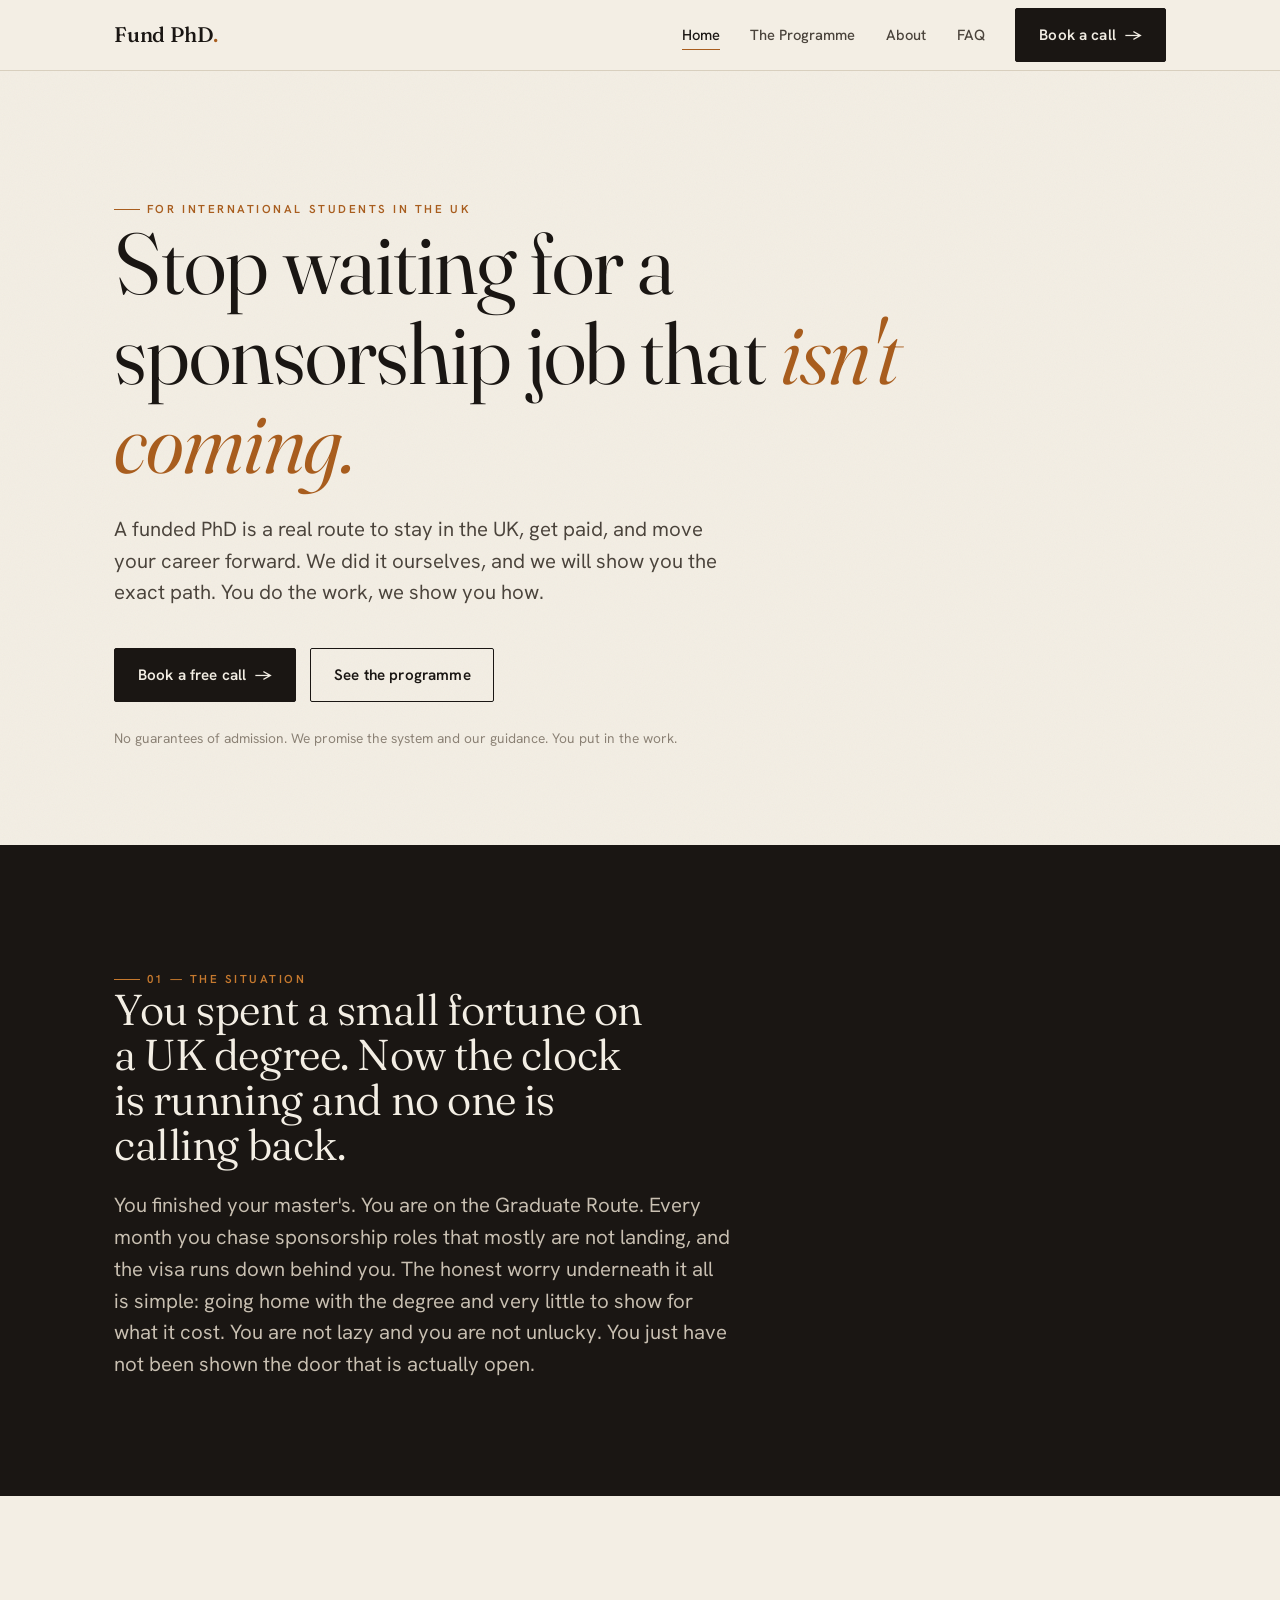
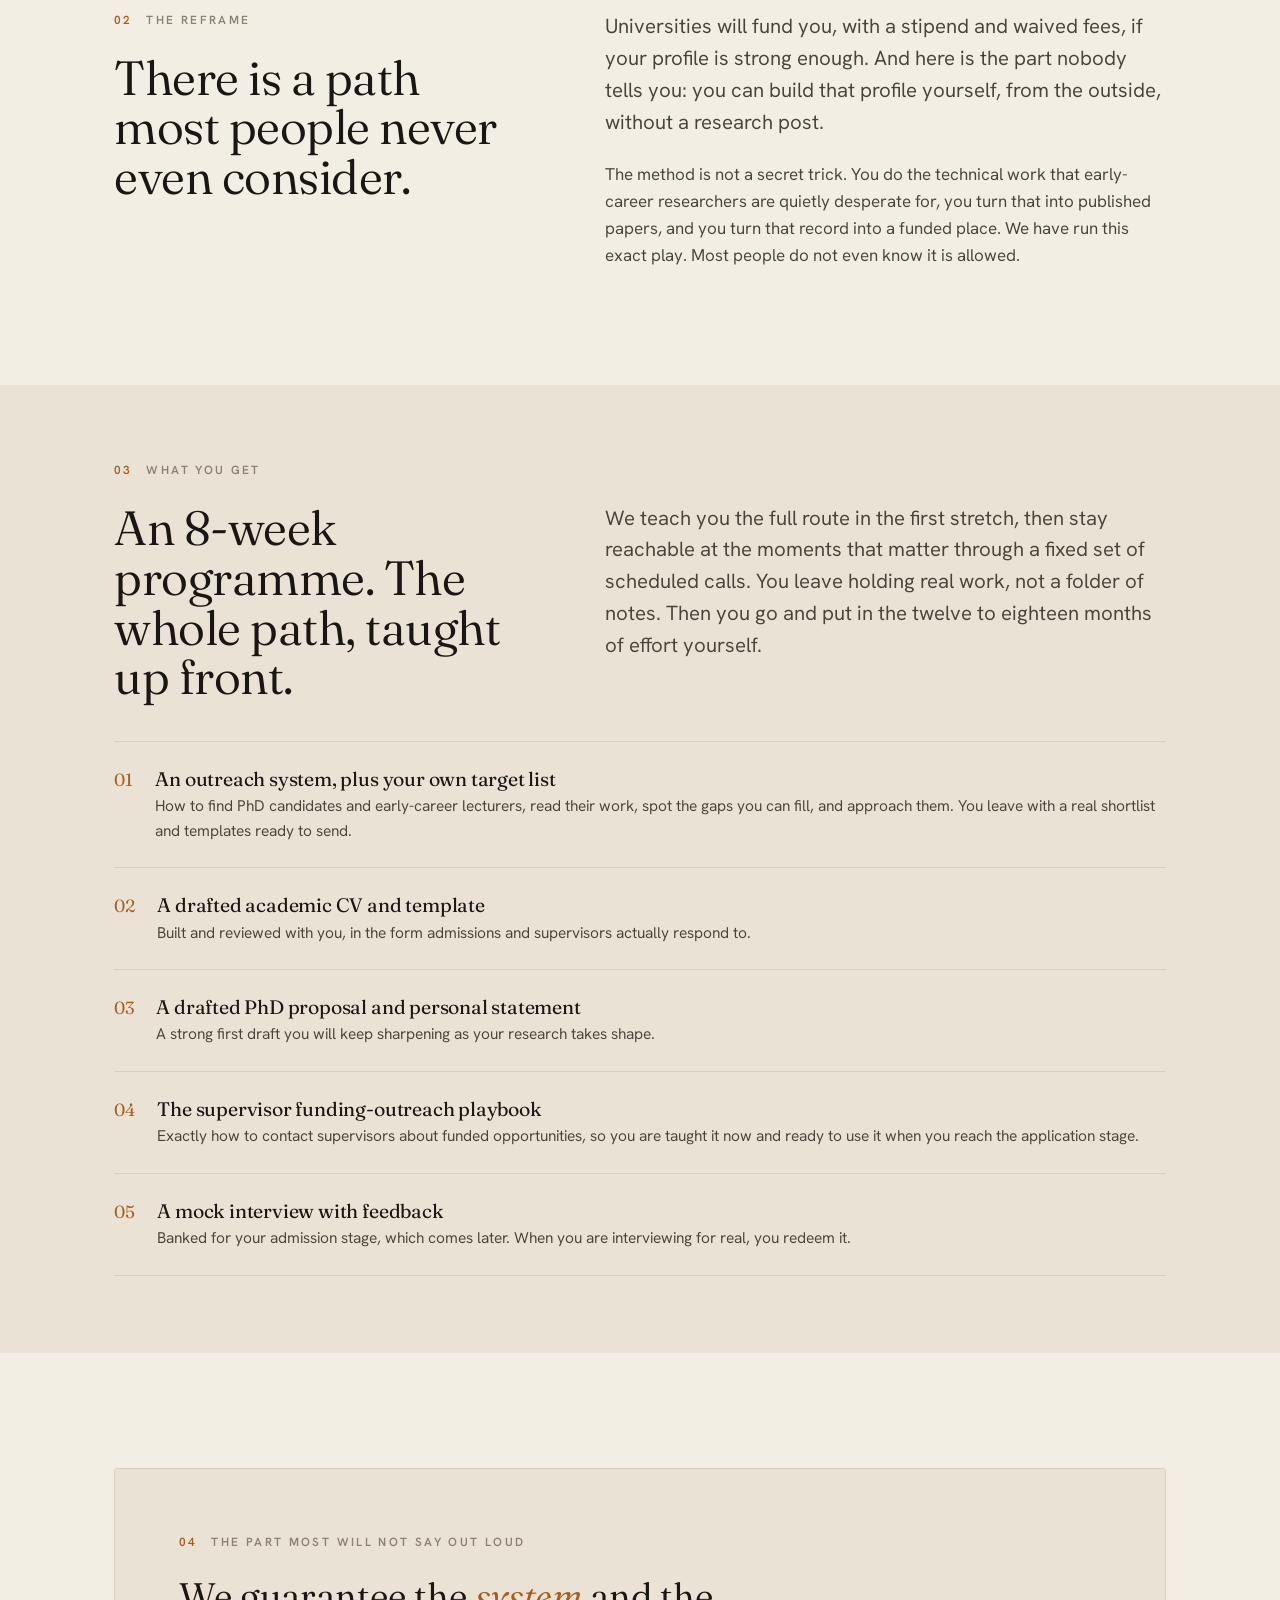
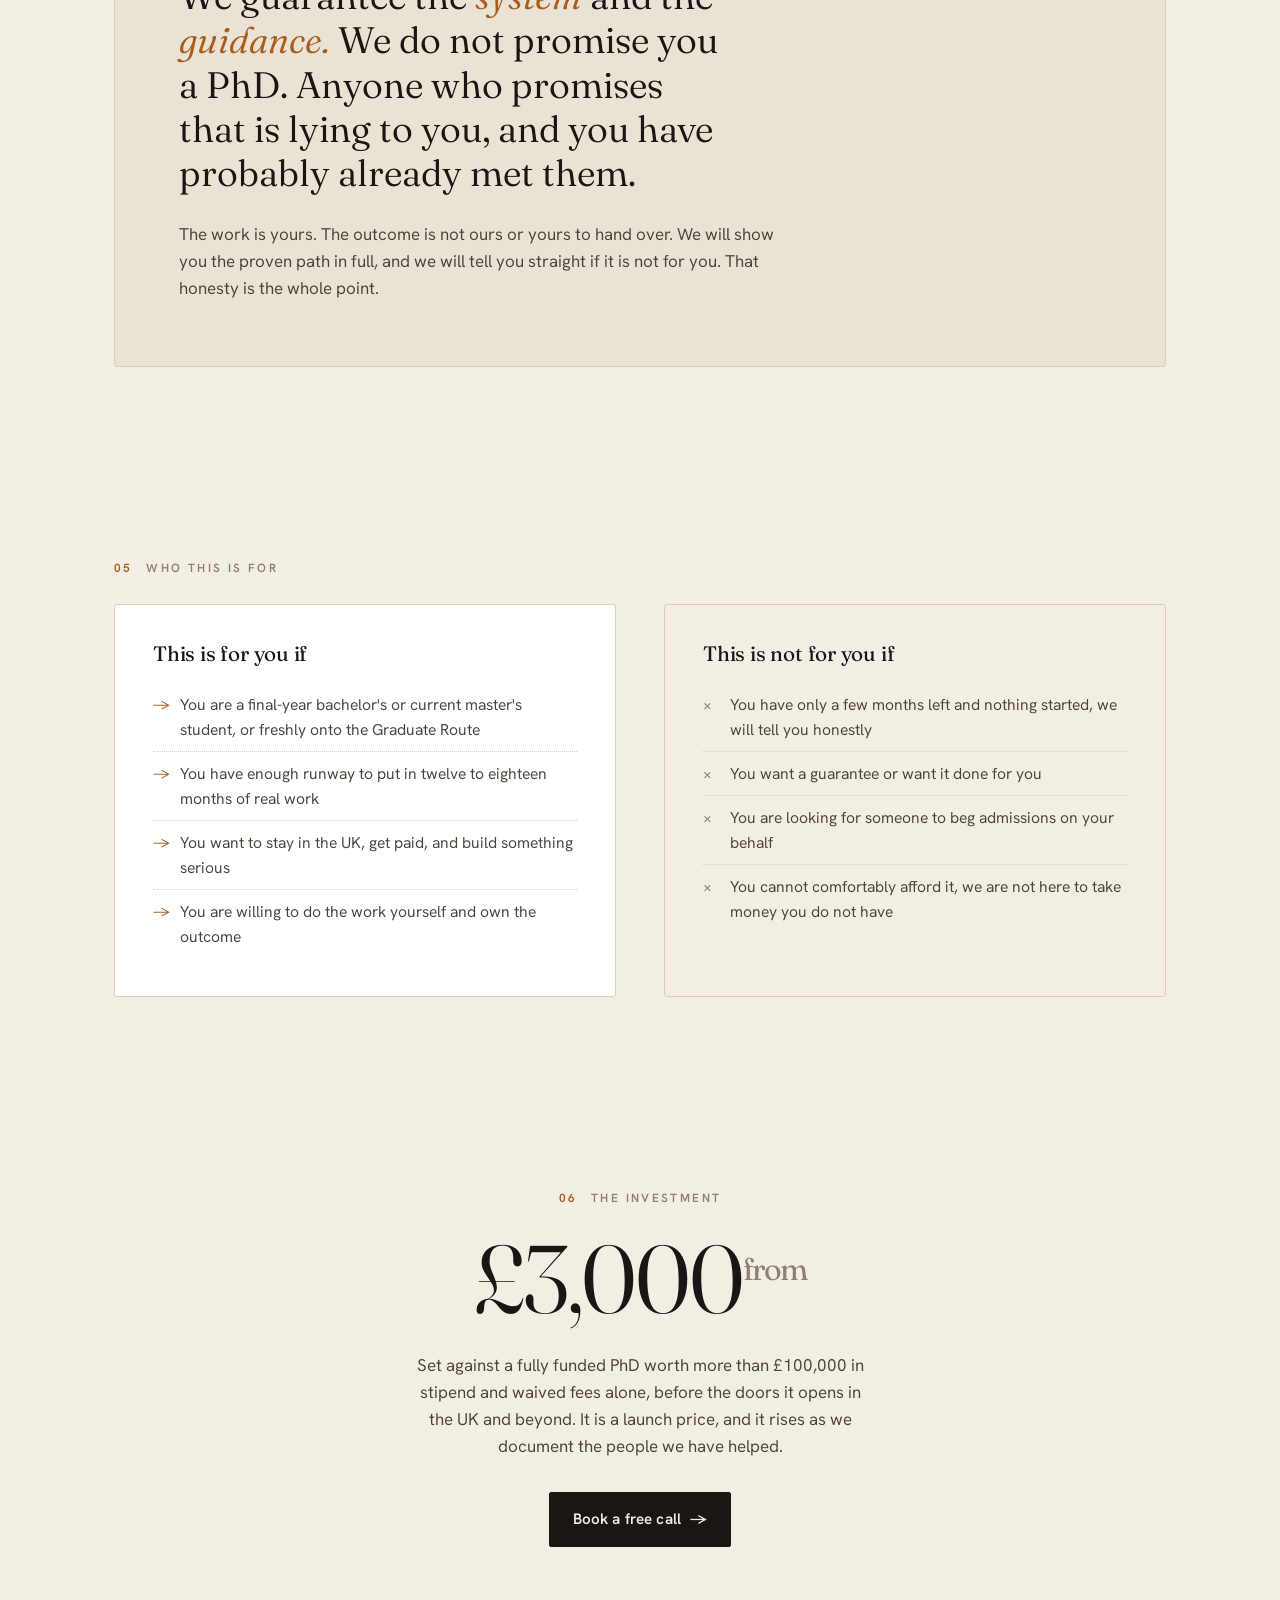
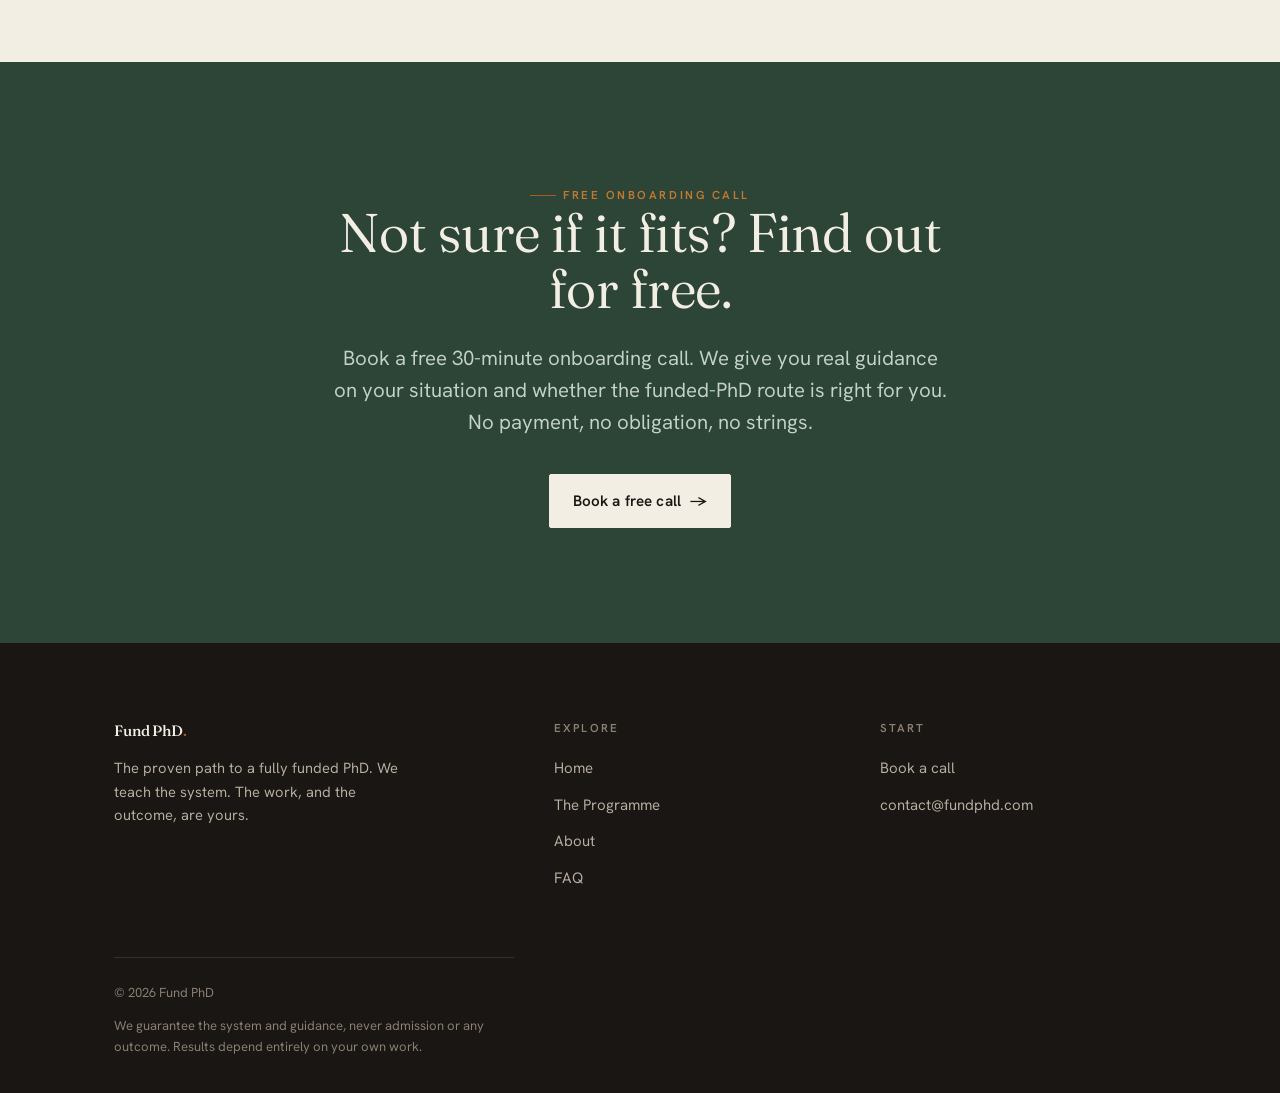
==== index.html @ c9955477 "setup" ====
<!DOCTYPE html>
<html lang="en">
<head>
<meta charset="UTF-8">
<meta name="viewport" content="width=device-width, initial-scale=1.0">
<link rel="icon" type="image/svg+xml" href="favicon.svg">
<title>Fund PhD — The path to a funded PhD</title>
<meta name="description" content="The exact path we used to turn a post-study visa into a fully funded PhD. We teach the system. The work is yours.">
<link rel="preconnect" href="https://fonts.googleapis.com">
<link rel="preconnect" href="https://fonts.gstatic.com" crossorigin>
<link href="https://fonts.googleapis.com/css2?family=Fraunces:ital,opsz,wght@0,9..144,300..600;1,9..144,300..600&family=Hanken+Grotesk:wght@300..700&display=swap" rel="stylesheet">
<link rel="stylesheet" href="styles.css">
</head>
<body>

<header class="site">
  <div class="wrap nav">
    <a href="index.html" class="brand">Fund PhD<b>.</b></a>
    <button class="nav-toggle" aria-label="Menu"><span></span><span></span><span></span></button>
    <ul class="nav-links">
      <li><a href="index.html" data-page="index.html">Home</a></li>
      <li><a href="programme.html" data-page="programme.html">The Programme</a></li>
      <li><a href="about.html" data-page="about.html">About</a></li>
      <li><a href="faq.html" data-page="faq.html">FAQ</a></li>
      <li><a href="book.html" class="btn">Book a call <span class="arw">→</span></a></li>
    </ul>
  </div>
</header>

<!-- HERO -->
<section class="hero">
  <div class="wrap">
    <span class="kicker reveal">For international students in the UK</span>
    <h1 class="reveal d1">Stop waiting for a sponsorship job that <em>isn't coming.</em></h1>
    <p class="lead reveal d2">A funded PhD is a real route to stay in the UK, get paid, and move your career forward. We did it ourselves, and we will show you the exact path. You do the work, we show you how.</p>
    <div class="hero-cta reveal d3">
      <a href="book.html" class="btn">Book a free call <span class="arw">→</span></a>
      <a href="programme.html" class="btn btn-ghost">See the programme</a>
    </div>
    <p class="hero-note reveal d3">No guarantees of admission. We promise the system and our guidance. You put in the work.</p>
  </div>
</section>

<!-- PROBLEM -->
<section class="problem pad">
  <div class="wrap">
    <span class="kicker reveal">01 — The situation</span>
    <h2 class="reveal d1">You spent a small fortune on a UK degree. Now the clock is running and no one is calling back.</h2>
    <p class="lead reveal d2">You finished your master's. You are on the Graduate Route. Every month you chase sponsorship roles that mostly are not landing, and the visa runs down behind you. The honest worry underneath it all is simple: going home with the degree and very little to show for what it cost. You are not lazy and you are not unlucky. You just have not been shown the door that is actually open.</p>
  </div>
</section>

<!-- REFRAME -->
<section class="pad">
  <div class="wrap grid2">
    <div class="reveal">
      <span class="sec-label"><span class="num">02</span> The reframe</span>
      <h2>There is a path most people never even consider.</h2>
    </div>
    <div class="reveal d1">
      <p class="lead" style="margin-bottom:1.4rem">Universities will fund you, with a stipend and waived fees, if your profile is strong enough. And here is the part nobody tells you: you can build that profile yourself, from the outside, without a research post.</p>
      <p style="color:var(--ink-soft)">The method is not a secret trick. You do the technical work that early-career researchers are quietly desperate for, you turn that into published papers, and you turn that record into a funded place. We have run this exact play. Most people do not even know it is allowed.</p>
    </div>
  </div>
</section>

<!-- WHAT YOU GET -->
<section class="pad-sm" style="background:var(--paper-deep)">
  <div class="wrap">
    <span class="sec-label reveal"><span class="num">03</span> What you get</span>
    <div class="grid2" style="margin-bottom:2.4rem">
      <h2 class="reveal">An 8-week programme. The whole path, taught up front.</h2>
      <p class="lead reveal d1">We teach you the full route in the first stretch, then stay reachable at the moments that matter through a fixed set of scheduled calls. You leave holding real work, not a folder of notes. Then you go and put in the twelve to eighteen months of effort yourself.</p>
    </div>
    <ul class="deliv reveal d1">
      <li><span class="n">01</span><div><h4>An outreach system, plus your own target list</h4><p>How to find PhD candidates and early-career lecturers, read their work, spot the gaps you can fill, and approach them. You leave with a real shortlist and templates ready to send.</p></div></li>
      <li><span class="n">02</span><div><h4>A drafted academic CV and template</h4><p>Built and reviewed with you, in the form admissions and supervisors actually respond to.</p></div></li>
      <li><span class="n">03</span><div><h4>A drafted PhD proposal and personal statement</h4><p>A strong first draft you will keep sharpening as your research takes shape.</p></div></li>
      <li><span class="n">04</span><div><h4>The supervisor funding-outreach playbook</h4><p>Exactly how to contact supervisors about funded opportunities, so you are taught it now and ready to use it when you reach the application stage.</p></div></li>
      <li><span class="n">05</span><div><h4>A mock interview with feedback</h4><p>Banked for your admission stage, which comes later. When you are interviewing for real, you redeem it.</p></div></li>
    </ul>
  </div>
</section>

<!-- HONESTY WEDGE -->
<section class="pad">
  <div class="wrap">
    <div class="wedge reveal">
      <span class="sec-label"><span class="num">04</span> The part most will not say out loud</span>
      <p class="big">We guarantee the <em>system</em> and the <em>guidance.</em> We do not promise you a PhD. Anyone who promises that is lying to you, and you have probably already met them.</p>
      <p style="margin-top:1.6rem;color:var(--ink-soft);max-width:60ch">The work is yours. The outcome is not ours or yours to hand over. We will show you the proven path in full, and we will tell you straight if it is not for you. That honesty is the whole point.</p>
    </div>
  </div>
</section>

<!-- FOR / NOT FOR -->
<section class="pad-sm">
  <div class="wrap">
    <span class="sec-label reveal"><span class="num">05</span> Who this is for</span>
    <div class="cols2" style="margin-top:1.6rem">
      <div class="fcard for reveal">
        <h3>This is for you if</h3>
        <ul>
          <li>You are a final-year bachelor's or current master's student, or freshly onto the Graduate Route</li>
          <li>You have enough runway to put in twelve to eighteen months of real work</li>
          <li>You want to stay in the UK, get paid, and build something serious</li>
          <li>You are willing to do the work yourself and own the outcome</li>
        </ul>
      </div>
      <div class="fcard not reveal d1">
        <h3>This is not for you if</h3>
        <ul>
          <li>You have only a few months left and nothing started, we will tell you honestly</li>
          <li>You want a guarantee or want it done for you</li>
          <li>You are looking for someone to beg admissions on your behalf</li>
          <li>You cannot comfortably afford it, we are not here to take money you do not have</li>
        </ul>
      </div>
    </div>
  </div>
</section>

<!-- PRICE -->
<section class="pad">
  <div class="wrap price-wrap reveal">
    <span class="sec-label" style="display:block;text-align:center"><span class="num">06</span> The investment</span>
    <div class="price-num">£3,000<small>from</small></div>
    <p class="price-vs">Set against a fully funded PhD worth more than £100,000 in stipend and waived fees alone, before the doors it opens in the UK and beyond. It is a launch price, and it rises as we document the people we have helped.</p>
    <div style="margin-top:2rem"><a href="book.html" class="btn">Book a free call <span class="arw">→</span></a></div>
  </div>
</section>

<!-- CTA BAND -->
<section class="ctaband pad">
  <div class="wrap reveal">
    <span class="kicker" style="color:var(--accent-hi);justify-content:center">Free onboarding call</span>
    <h2>Not sure if it fits? Find out for free.</h2>
    <p class="lead">Book a free 30-minute onboarding call. We give you real guidance on your situation and whether the funded-PhD route is right for you. No payment, no obligation, no strings.</p>
    <a href="book.html" class="btn">Book a free call <span class="arw">→</span></a>
  </div>
</section>

<!-- FOOTER -->
<footer class="site">
  <div class="wrap">
    <div>
      <a href="index.html" class="brand">Fund PhD<b>.</b></a>
      <p>The proven path to a fully funded PhD. We teach the system. The work, and the outcome, are yours.</p>
    </div>
    <div>
      <h5>Explore</h5>
      <ul>
        <li><a href="index.html">Home</a></li>
        <li><a href="programme.html">The Programme</a></li>
        <li><a href="about.html">About</a></li>
        <li><a href="faq.html">FAQ</a></li>
      </ul>
    </div>
    <div>
      <h5>Start</h5>
      <ul>
        <li><a href="book.html">Book a call</a></li>
        <li><a href="mailto:contact@fundphd.com">contact@fundphd.com</a></li>
      </ul>
    </div>
  </div>
  <div class="wrap">
    <div class="foot-base">
      <span>© <span id="yr"></span> Fund PhD</span>
      <span class="disc">We guarantee the system and guidance, never admission or any outcome. Results depend entirely on your own work.</span>
    </div>
  </div>
</footer>

<script>document.getElementById('yr').textContent=new Date().getFullYear();</script>
<script src="main.js"></script>
</body>
</html>
---- styles.css ----
/* =========================================================
   [BRAND] — shared stylesheet
   Aesthetic: calm, editorial, dignified. The opposite of
   sales-bro. Paper background, warm ink, single saffron accent.
   ========================================================= */

:root {
  --paper:      #F3EEE4;
  --paper-deep: #EAE3D5;
  --ink:        #1A1613;
  --ink-soft:   #4A433B;
  --ink-faint:  #8A8074;
  --line:       #D8CFBE;
  --accent:     #A85D1E;   /* saffron / ochre */
  --accent-hi:  #C6792E;
  --green:      #2C4537;   /* sparingly used */
  --maxw:       1180px;
  --gutter:     clamp(20px, 5vw, 64px);
}

* { box-sizing: border-box; margin: 0; padding: 0; }

html { scroll-behavior: smooth; -webkit-text-size-adjust: 100%; }

body {
  font-family: "Hanken Grotesk", system-ui, sans-serif;
  background: var(--paper);
  color: var(--ink);
  font-size: 17px;
  line-height: 1.6;
  font-weight: 380;
  -webkit-font-smoothing: antialiased;
  position: relative;
  overflow-x: hidden;
}

/* faint paper grain */
body::before {
  content: "";
  position: fixed;
  inset: 0;
  pointer-events: none;
  z-index: 1;
  opacity: 0.04;
  background-image: url("data:image/svg+xml,%3Csvg xmlns='http://www.w3.org/2000/svg' width='180' height='180'%3E%3Cfilter id='n'%3E%3CfeTurbulence type='fractalNoise' baseFrequency='0.85' numOctaves='3'/%3E%3C/filter%3E%3Crect width='100%25' height='100%25' filter='url(%23n)'/%3E%3C/svg%3E");
}

::selection { background: var(--accent); color: var(--paper); }

/* ---------- typography ---------- */

h1, h2, h3, h4 {
  font-family: "Fraunces", Georgia, serif;
  font-weight: 380;
  line-height: 1.04;
  letter-spacing: -0.01em;
  color: var(--ink);
}

.serif { font-family: "Fraunces", Georgia, serif; }

.kicker {
  font-family: "Hanken Grotesk", sans-serif;
  font-size: 0.72rem;
  font-weight: 600;
  letter-spacing: 0.22em;
  text-transform: uppercase;
  color: var(--accent);
  display: inline-flex;
  align-items: center;
  gap: 0.6em;
}
.kicker::before {
  content: "";
  width: 26px;
  height: 1px;
  background: var(--accent);
  display: inline-block;
}

.lead {
  font-size: clamp(1.05rem, 1.6vw, 1.28rem);
  color: var(--ink-soft);
  line-height: 1.55;
  max-width: 56ch;
}

a { color: var(--accent); text-decoration: none; }
a:hover { color: var(--accent-hi); }

.wrap {
  max-width: var(--maxw);
  margin: 0 auto;
  padding-left: var(--gutter);
  padding-right: var(--gutter);
  position: relative;
  z-index: 2;
}

/* ---------- buttons ---------- */

.btn {
  display: inline-flex;
  align-items: center;
  gap: 0.6em;
  font-family: "Hanken Grotesk", sans-serif;
  font-size: 0.95rem;
  font-weight: 600;
  letter-spacing: 0.01em;
  padding: 0.92em 1.5em;
  border: 1px solid var(--ink);
  background: var(--ink);
  color: var(--paper);
  border-radius: 2px;
  cursor: pointer;
  transition: transform .25s ease, background .25s ease, color .25s ease;
}
.btn:hover { background: var(--accent); border-color: var(--accent); color: var(--paper); transform: translateY(-2px); }
.btn .arw { transition: transform .25s ease; }
.btn:hover .arw { transform: translateX(4px); }

.btn-ghost {
  background: transparent;
  color: var(--ink);
}
.btn-ghost:hover { background: var(--ink); color: var(--paper); }

/* ---------- header ---------- */

header.site {
  position: sticky;
  top: 0;
  z-index: 50;
  background: color-mix(in srgb, var(--paper) 88%, transparent);
  backdrop-filter: blur(10px);
  border-bottom: 1px solid var(--line);
}
.nav {
  display: flex;
  align-items: center;
  justify-content: space-between;
  height: 70px;
}
.brand {
  font-family: "Fraunces", serif;
  font-size: 1.32rem;
  font-weight: 500;
  letter-spacing: -0.01em;
  color: var(--ink);
}
.brand b { color: var(--accent); font-weight: 500; }
.nav-links {
  display: flex;
  align-items: center;
  gap: clamp(14px, 2.4vw, 34px);
  list-style: none;
}
.nav-links a:not(.btn) {
  color: var(--ink-soft);
  font-size: 0.92rem;
  font-weight: 500;
  position: relative;
}
.nav-links a:not(.btn):hover { color: var(--ink); }
.nav-links a.active:not(.btn) { color: var(--ink); }
.nav-links a.active:not(.btn)::after {
  content: "";
  position: absolute;
  left: 0; right: 0; bottom: -6px;
  height: 1.5px;
  background: var(--accent);
}
.nav-toggle { display: none; background: none; border: none; cursor: pointer; padding: 8px; }
.nav-toggle span { display: block; width: 24px; height: 2px; background: var(--ink); margin: 5px 0; transition: .3s; }

/* ---------- sections ---------- */

section { position: relative; z-index: 2; }

.pad      { padding: clamp(64px, 9vw, 130px) 0; }
.pad-sm   { padding: clamp(48px, 6vw, 84px) 0; }

.sec-label {
  font-size: 0.74rem;
  font-weight: 600;
  letter-spacing: 0.2em;
  text-transform: uppercase;
  color: var(--ink-faint);
  margin-bottom: 1.4rem;
  display: block;
}
.sec-label .num { color: var(--accent); margin-right: 0.7em; }

/* ---------- hero ---------- */

.hero { padding: clamp(56px, 11vw, 120px) 0 clamp(48px, 8vw, 96px); }
.hero h1 {
  font-size: clamp(2.6rem, 7.2vw, 5.4rem);
  font-weight: 360;
  max-width: 16ch;
  margin-bottom: 1.6rem;
}
.hero h1 em { font-style: italic; color: var(--accent); }
.hero .lead { margin-bottom: 2.4rem; }
.hero-cta { display: flex; flex-wrap: wrap; gap: 14px; align-items: center; }
.hero-note { font-size: 0.86rem; color: var(--ink-faint); margin-top: 1.6rem; }

/* ---------- problem strip ---------- */

.problem { background: var(--ink); color: var(--paper); }
.problem h2 { color: var(--paper); font-size: clamp(1.7rem, 3.4vw, 2.7rem); max-width: 20ch; font-weight: 340; }
.problem .lead { color: #C9C0B2; margin-top: 1.4rem; }
.problem .kicker { color: var(--accent-hi); }
.problem .kicker::before { background: var(--accent-hi); }

/* ---------- two col ---------- */

.grid2 {
  display: grid;
  grid-template-columns: 0.85fr 1.15fr;
  gap: clamp(32px, 6vw, 90px);
  align-items: start;
}
.grid2 h2 { font-size: clamp(1.9rem, 4vw, 3rem); font-weight: 350; }

/* ---------- deliverables list ---------- */

.deliv { list-style: none; border-top: 1px solid var(--line); }
.deliv li {
  display: grid;
  grid-template-columns: auto 1fr;
  gap: 1.4rem;
  padding: 1.5rem 0;
  border-bottom: 1px solid var(--line);
  align-items: baseline;
}
.deliv .n {
  font-family: "Fraunces", serif;
  font-size: 1.1rem;
  color: var(--accent);
  font-variant-numeric: tabular-nums;
}
.deliv h4 { font-size: 1.22rem; font-weight: 400; margin-bottom: 0.3rem; }
.deliv p { color: var(--ink-soft); font-size: 0.97rem; }

/* ---------- honesty wedge ---------- */

.wedge {
  background: var(--paper-deep);
  border: 1px solid var(--line);
  border-radius: 3px;
  padding: clamp(34px, 5vw, 64px);
}
.wedge .big {
  font-family: "Fraunces", serif;
  font-size: clamp(1.5rem, 3.2vw, 2.3rem);
  font-weight: 350;
  line-height: 1.2;
  max-width: 24ch;
}
.wedge .big em { font-style: italic; color: var(--accent); }

/* ---------- for / not for ---------- */

.cols2 { display: grid; grid-template-columns: 1fr 1fr; gap: clamp(24px, 4vw, 48px); }
.fcard { padding: clamp(26px, 3vw, 38px); border-radius: 3px; border: 1px solid var(--line); }
.fcard.for  { background: #fff; }
.fcard.not  { background: transparent; }
.fcard h3 { font-size: 1.3rem; margin-bottom: 1.2rem; font-weight: 420; }
.fcard ul { list-style: none; }
.fcard li { padding: 0.55rem 0 0.55rem 1.7rem; position: relative; color: var(--ink-soft); font-size: 0.98rem; border-bottom: 1px dotted var(--line); }
.fcard li:last-child { border-bottom: none; }
.fcard.for  li::before { content: "→"; position: absolute; left: 0; color: var(--accent); }
.fcard.not  li::before { content: "×"; position: absolute; left: 0; color: var(--ink-faint); }

/* ---------- price ---------- */

.price-wrap { text-align: center; }
.price-num {
  font-family: "Fraunces", serif;
  font-size: clamp(3.4rem, 9vw, 6rem);
  font-weight: 350;
  line-height: 1;
  letter-spacing: -0.02em;
}
.price-num small { font-size: 0.32em; color: var(--ink-faint); font-weight: 400; vertical-align: super; }
.price-vs { color: var(--ink-soft); max-width: 46ch; margin: 1.6rem auto 0; }

/* ---------- CTA band ---------- */

.ctaband { background: var(--green); color: var(--paper); text-align: center; }
.ctaband h2 { color: var(--paper); font-size: clamp(2rem, 4.6vw, 3.4rem); font-weight: 350; max-width: 18ch; margin: 0 auto 1.6rem; }
.ctaband .lead { color: #C5D2C9; margin: 0 auto 2.2rem; }
.ctaband .btn { background: var(--paper); color: var(--ink); border-color: var(--paper); }
.ctaband .btn:hover { background: var(--accent); color: var(--paper); border-color: var(--accent); }

/* ---------- footer ---------- */

footer.site {
  background: var(--ink);
  color: #B9B0A2;
  padding: clamp(48px, 6vw, 76px) 0 36px;
}
footer.site .wrap { display: grid; grid-template-columns: 1.4fr 1fr 1fr; gap: 40px; }
footer.site .brand { color: var(--paper); display: block; margin-bottom: 0.8rem; }
footer.site p { font-size: 0.92rem; max-width: 36ch; }
footer.site h5 { font-size: 0.72rem; letter-spacing: 0.18em; text-transform: uppercase; color: var(--ink-faint); margin-bottom: 1rem; font-family: "Hanken Grotesk", sans-serif; font-weight: 600; }
footer.site ul { list-style: none; }
footer.site li { margin-bottom: 0.6rem; }
footer.site a { color: #B9B0A2; font-size: 0.94rem; }
footer.site a:hover { color: var(--paper); }
.foot-base {
  border-top: 1px solid #34302A;
  margin-top: clamp(36px, 5vw, 56px);
  padding-top: 24px;
  display: flex;
  justify-content: space-between;
  flex-wrap: wrap;
  gap: 12px;
  font-size: 0.82rem;
  color: var(--ink-faint);
}
.foot-base .disc { max-width: 60ch; }

/* ---------- page hero (inner pages) ---------- */

.phero { padding: clamp(56px, 8vw, 100px) 0 clamp(30px, 4vw, 50px); border-bottom: 1px solid var(--line); }
.phero h1 { font-size: clamp(2.3rem, 5.6vw, 4rem); font-weight: 350; max-width: 18ch; margin: 1.2rem 0 1.4rem; }
.phero h1 em { font-style: italic; color: var(--accent); }

/* ---------- programme weeks ---------- */

.phase { border-top: 1px solid var(--line); padding: clamp(28px, 4vw, 44px) 0; display: grid; grid-template-columns: 0.5fr 1.5fr; gap: clamp(20px, 4vw, 56px); }
.phase:last-child { border-bottom: 1px solid var(--line); }
.phase .wk { font-family: "Fraunces", serif; font-size: clamp(1.1rem, 2vw, 1.4rem); color: var(--ink); }
.phase .wk small { display: block; color: var(--accent); font-family: "Hanken Grotesk"; font-size: 0.72rem; letter-spacing: 0.16em; text-transform: uppercase; font-weight: 600; margin-bottom: 0.4rem; }
.phase h3 { font-size: 1.4rem; font-weight: 400; margin-bottom: 0.7rem; }
.phase p { color: var(--ink-soft); max-width: 60ch; }
.phase ul { margin-top: 0.9rem; list-style: none; }
.phase ul li { padding: 0.3rem 0 0.3rem 1.5rem; position: relative; color: var(--ink-soft); font-size: 0.96rem; }
.phase ul li::before { content: "—"; position: absolute; left: 0; color: var(--accent); }

/* ---------- about ---------- */

.story { max-width: 64ch; }
.story p { margin-bottom: 1.4rem; font-size: 1.1rem; color: var(--ink-soft); line-height: 1.66; }
.story p .drop { float: left; font-family: "Fraunces", serif; font-size: 3.6rem; line-height: 0.8; padding: 0.1em 0.12em 0 0; color: var(--accent); }
.pullquote { font-family: "Fraunces", serif; font-style: italic; font-size: clamp(1.5rem, 3.2vw, 2.2rem); line-height: 1.25; color: var(--ink); border-left: 2px solid var(--accent); padding-left: 1.4rem; margin: 2.6rem 0; max-width: 26ch; }
.founder-card { display: grid; grid-template-columns: 80px 1fr; gap: 22px; align-items: center; padding: 1.8rem 0; border-top: 1px solid var(--line); }
.founder-card .avatar { width: 80px; height: 80px; border-radius: 50%; background: var(--paper-deep); border: 1px solid var(--line); display: flex; align-items: center; justify-content: center; font-family: "Fraunces", serif; font-size: 1.6rem; color: var(--accent); }
.founder-card h4 { font-size: 1.2rem; font-weight: 440; }
.founder-card .role { color: var(--ink-faint); font-size: 0.86rem; letter-spacing: 0.12em; text-transform: uppercase; margin-bottom: 0.5rem; }
.founder-card p { font-size: 0.98rem; color: var(--ink-soft); }

/* ---------- faq ---------- */

.faq { border-top: 1px solid var(--line); }
.faq details { border-bottom: 1px solid var(--line); padding: 0; }
.faq summary {
  list-style: none; cursor: pointer; padding: 1.5rem 0; display: flex;
  justify-content: space-between; align-items: center; gap: 20px;
  font-family: "Fraunces", serif; font-size: clamp(1.1rem, 2vw, 1.4rem); font-weight: 400;
}
.faq summary::-webkit-details-marker { display: none; }
.faq summary .ic { flex: none; width: 26px; height: 26px; position: relative; transition: transform .3s ease; }
.faq summary .ic::before, .faq summary .ic::after { content: ""; position: absolute; background: var(--accent); }
.faq summary .ic::before { top: 12px; left: 4px; right: 4px; height: 2px; }
.faq summary .ic::after { left: 12px; top: 4px; bottom: 4px; width: 2px; transition: opacity .3s; }
.faq details[open] summary .ic::after { opacity: 0; }
.faq details[open] summary .ic { transform: rotate(180deg); }
.faq .ans { padding: 0 0 1.6rem; color: var(--ink-soft); max-width: 64ch; line-height: 1.66; }
.faq .ans p + p { margin-top: 0.9rem; }

/* ---------- book ---------- */

.bookcard { background: #fff; border: 1px solid var(--line); border-radius: 3px; padding: clamp(32px, 5vw, 60px); max-width: 720px; }
.bookcard h2 { font-size: clamp(1.8rem, 3.6vw, 2.6rem); font-weight: 360; margin-bottom: 1.2rem; }
.book-list { list-style: none; margin: 1.8rem 0 2.2rem; }
.book-list li { padding: 0.6rem 0 0.6rem 1.8rem; position: relative; color: var(--ink-soft); border-bottom: 1px solid var(--line); }
.book-list li::before { content: "✓"; position: absolute; left: 0; color: var(--green); font-weight: 700; }

/* ---------- reveal animation ---------- */

.reveal { opacity: 0; transform: translateY(22px); transition: opacity .8s ease, transform .8s ease; }
.reveal.in { opacity: 1; transform: none; }
.d1 { transition-delay: .08s; } .d2 { transition-delay: .16s; } .d3 { transition-delay: .24s; } .d4 { transition-delay: .32s; }

@media (prefers-reduced-motion: reduce) {
  .reveal { opacity: 1; transform: none; transition: none; }
  html { scroll-behavior: auto; }
}

/* ---------- responsive ---------- */

@media (max-width: 860px) {
  .nav-links {
    position: fixed; inset: 70px 0 auto 0;
    background: var(--paper);
    flex-direction: column;
    align-items: flex-start;
    gap: 0;
    padding: 10px var(--gutter) 24px;
    border-bottom: 1px solid var(--line);
    transform: translateY(-120%);
    transition: transform .35s ease;
    box-shadow: 0 20px 30px -20px rgba(0,0,0,.25);
  }
  .nav-links.open { transform: translateY(0); }
  .nav-links li { width: 100%; }
  .nav-links a:not(.btn) { display: block; padding: 14px 0; border-bottom: 1px solid var(--line); width: 100%; }
  .nav-links li:last-child { margin-top: 14px; }
  .nav-links .btn { width: 100%; justify-content: center; }
  .nav-toggle { display: block; }
  .grid2, .cols2, .phase, footer.site .wrap { grid-template-columns: 1fr; }
  .founder-card { grid-template-columns: 64px 1fr; }
  .founder-card .avatar { width: 64px; height: 64px; }
}
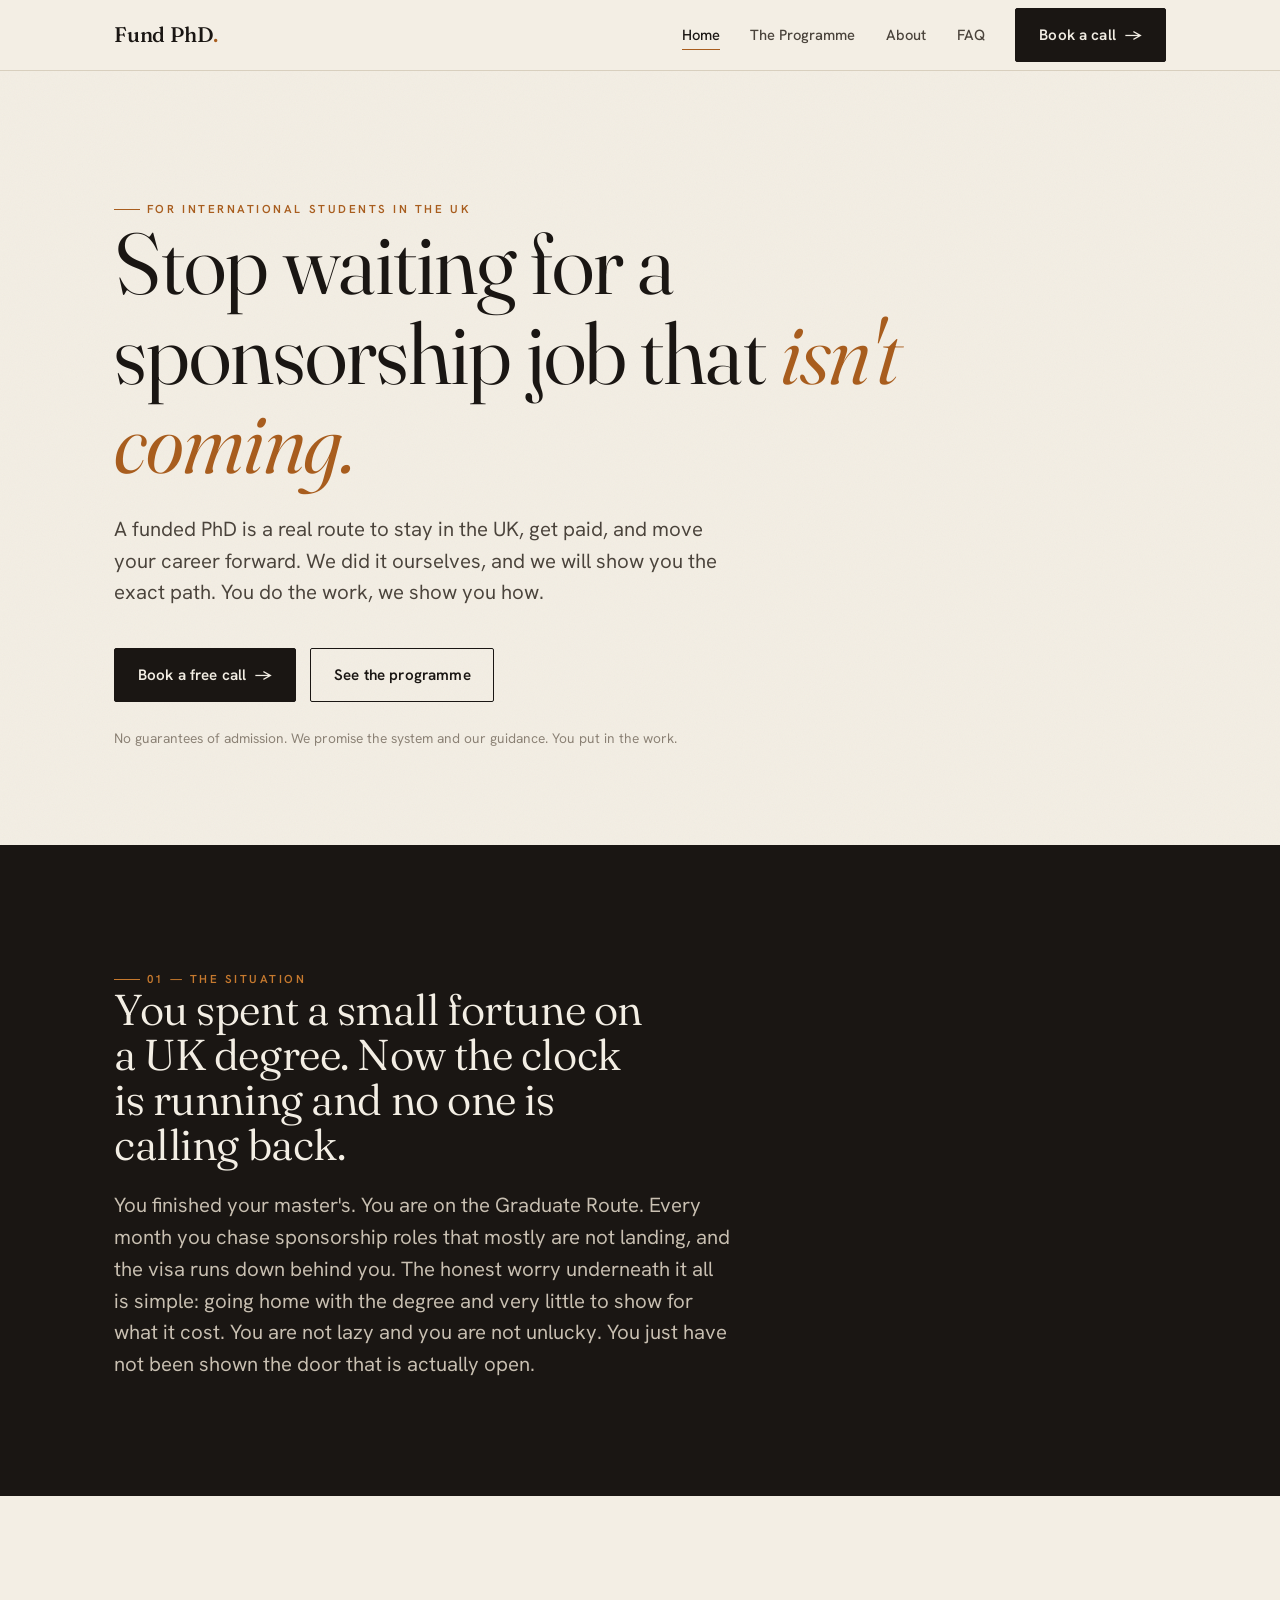
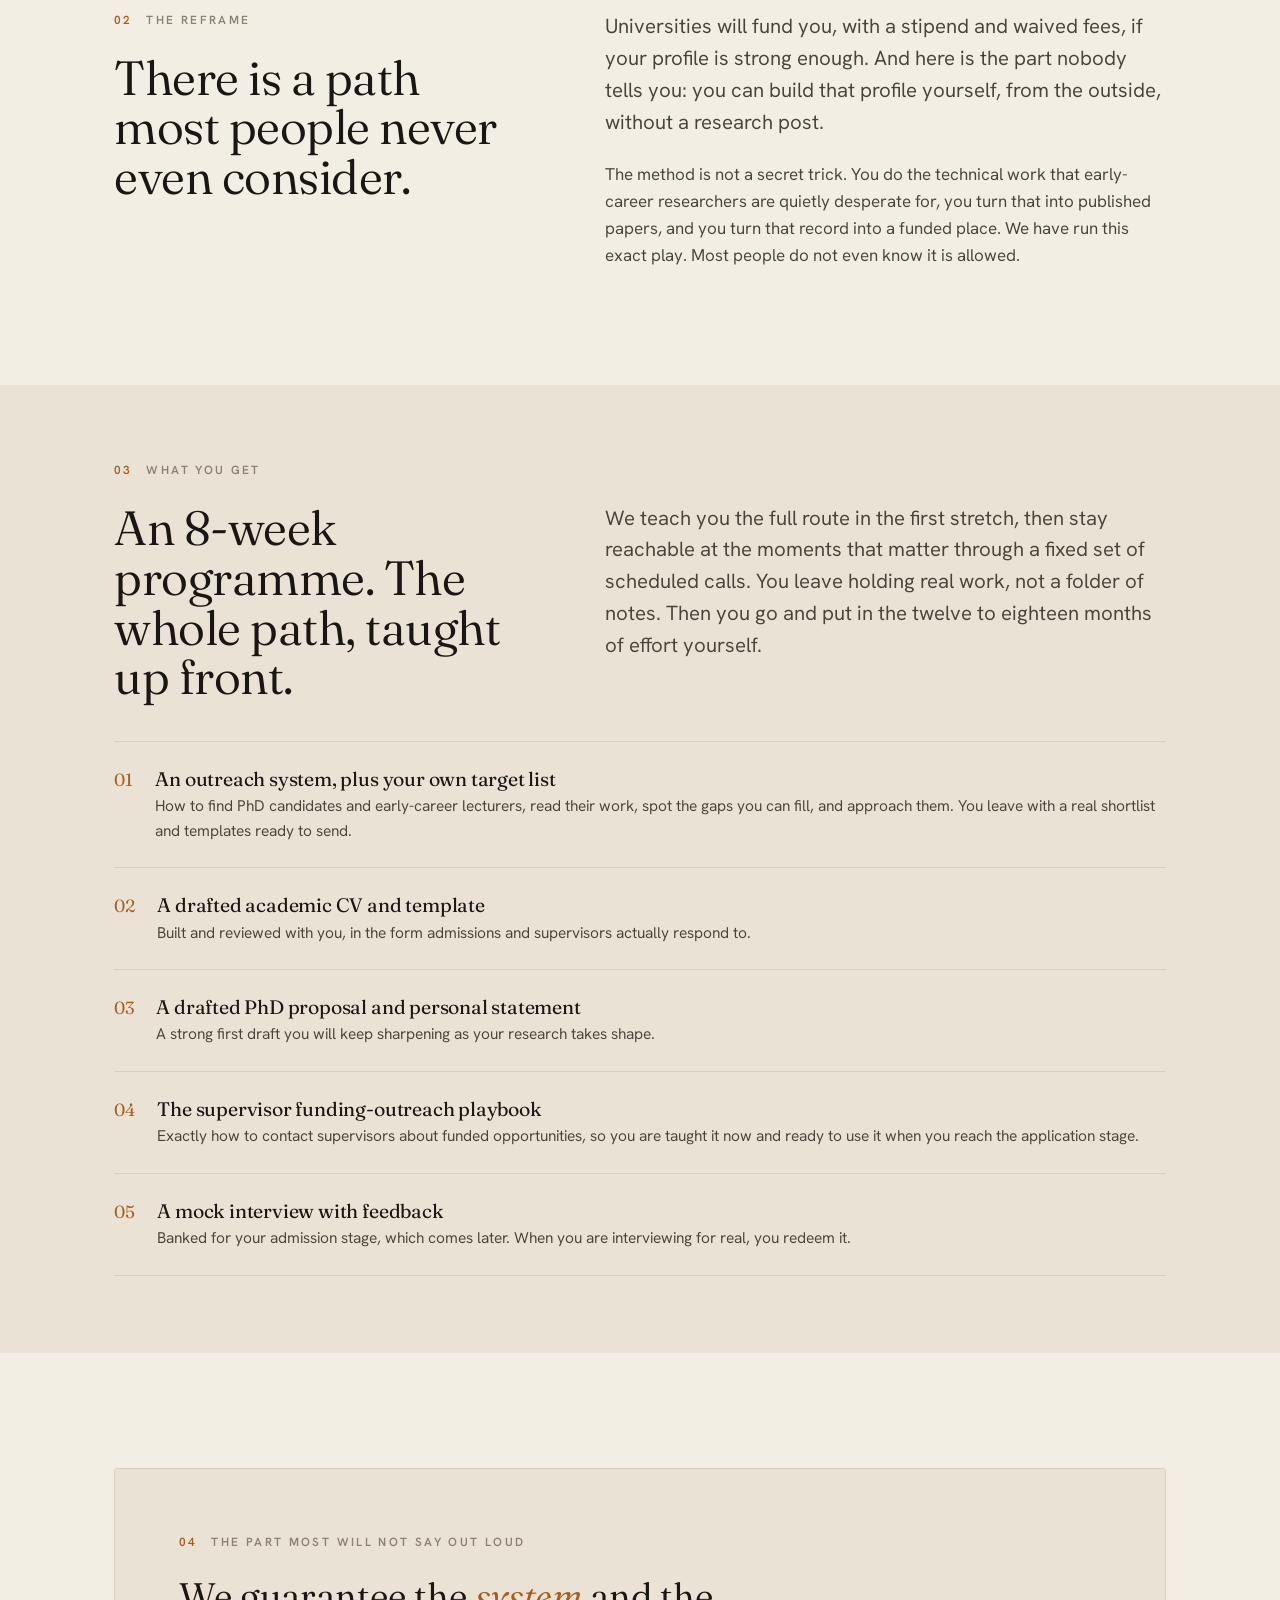
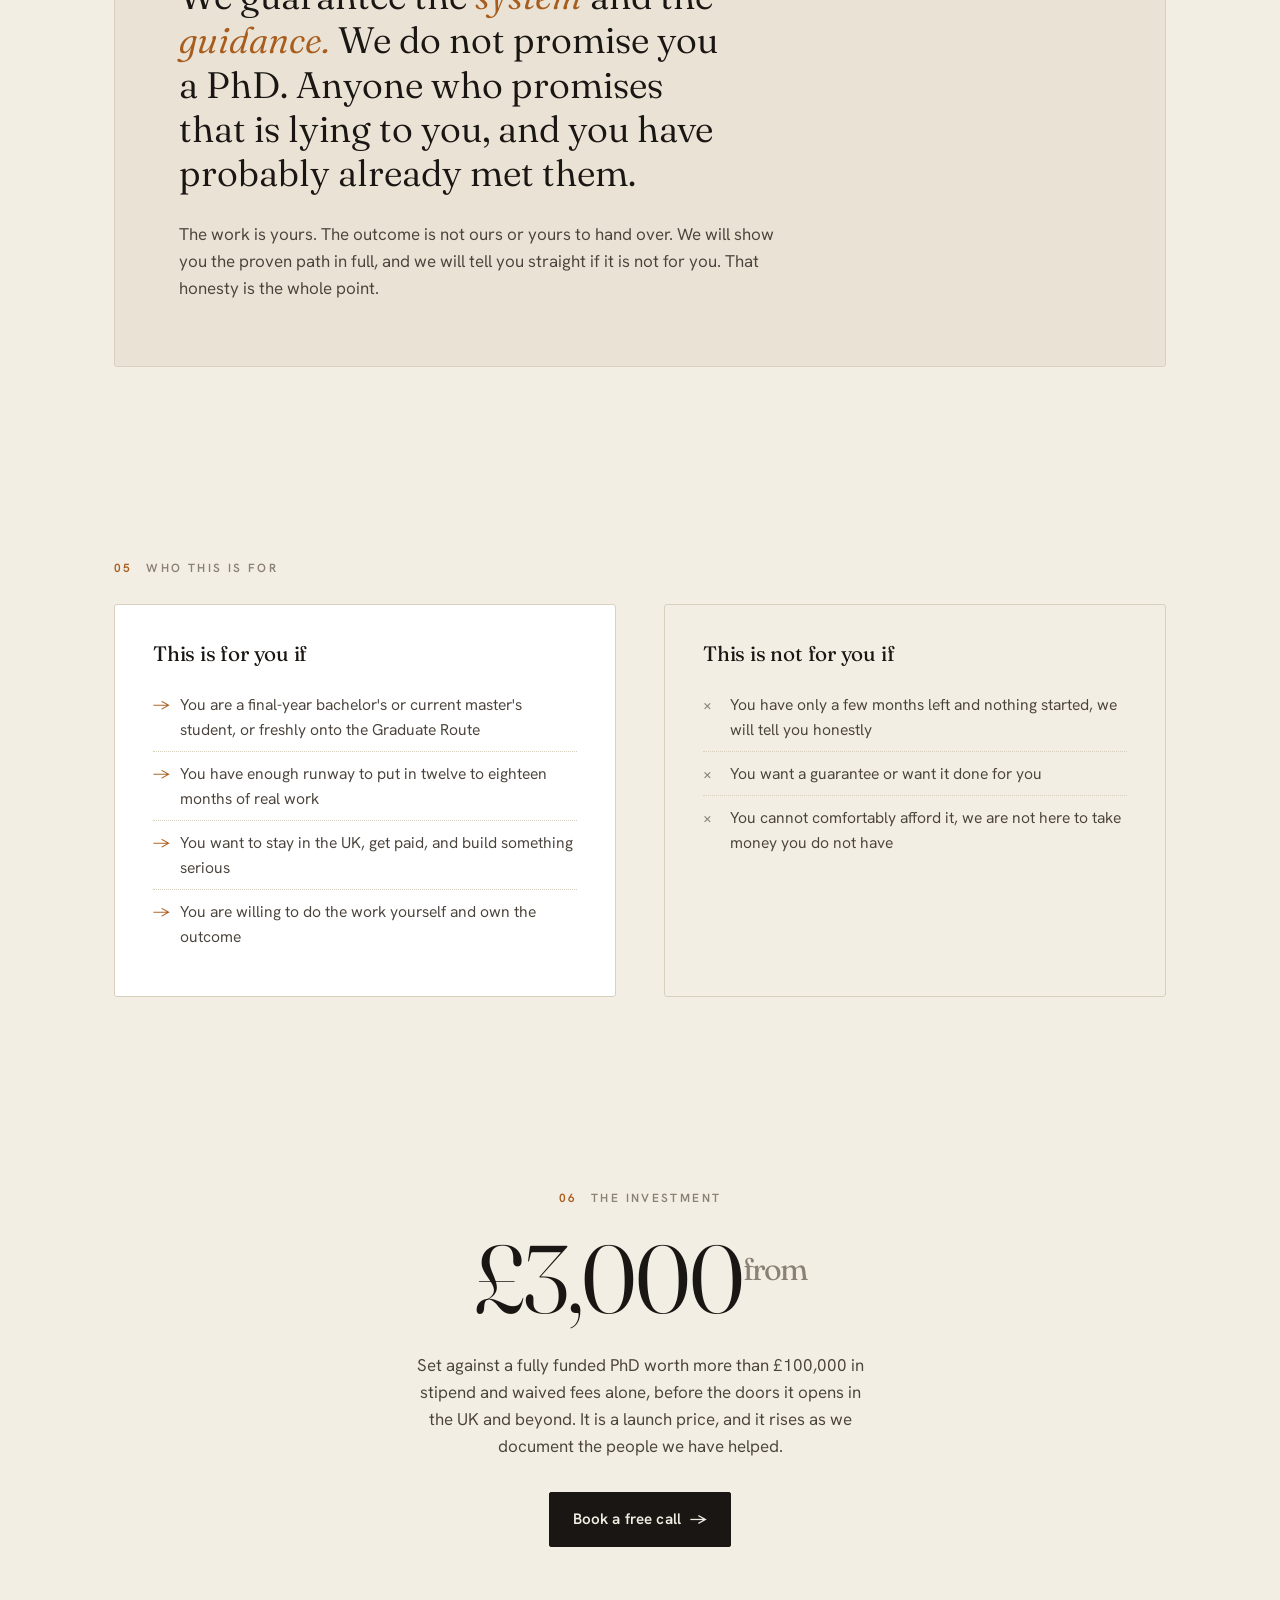
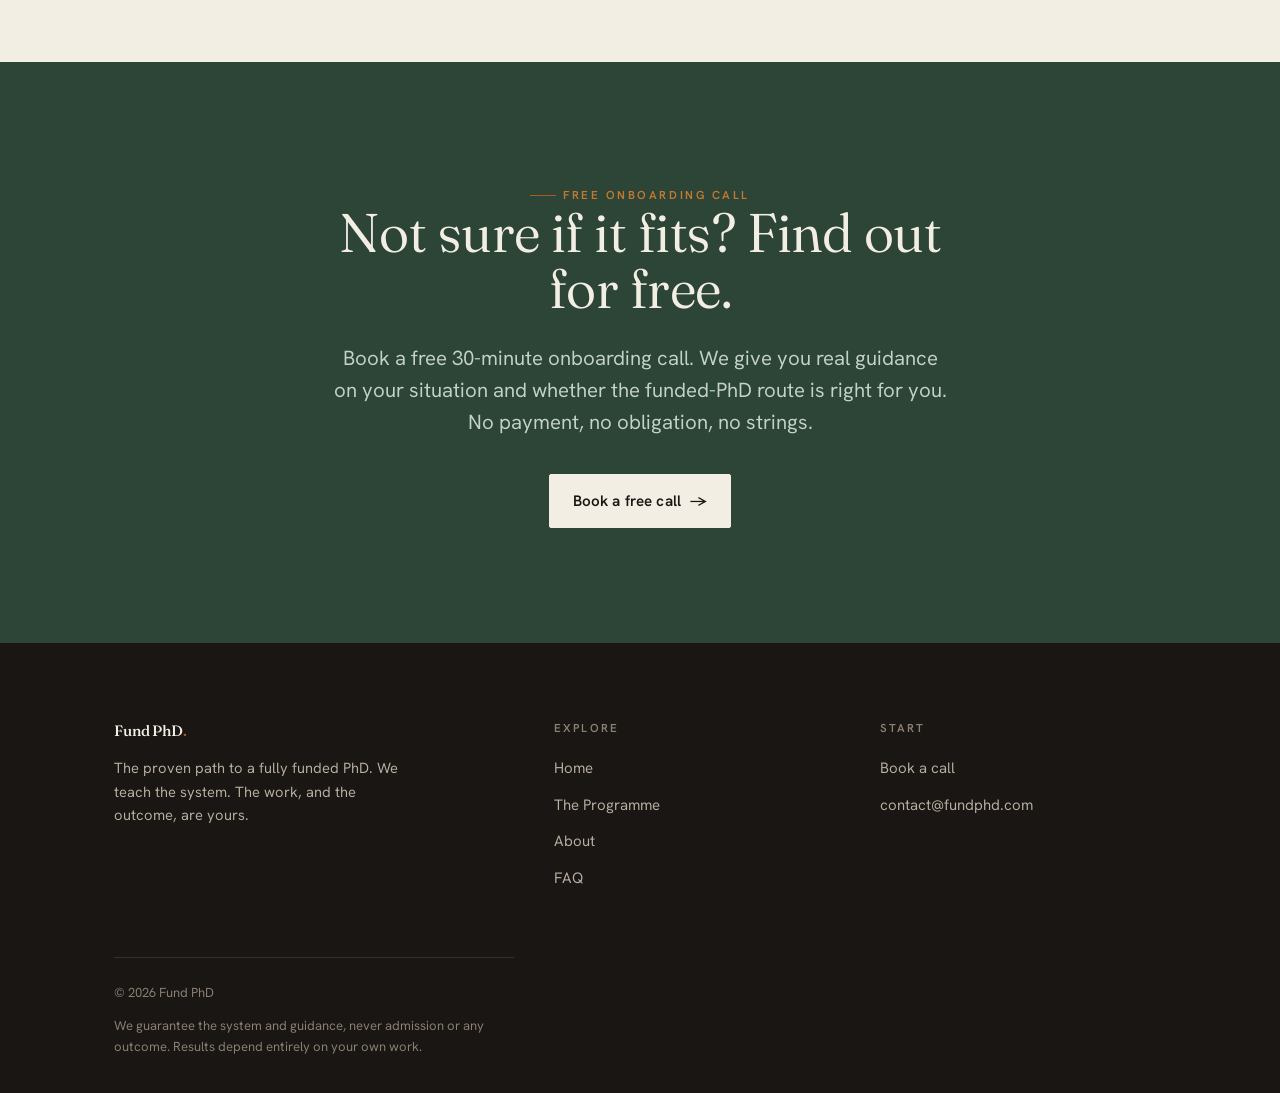
==== commit aa6dc34e: "Update index.html" ====
--- a/index.html
+++ b/index.html
@@ -112,7 +112,6 @@
         <ul>
           <li>You have only a few months left and nothing started, we will tell you honestly</li>
           <li>You want a guarantee or want it done for you</li>
-          <li>You are looking for someone to beg admissions on your behalf</li>
           <li>You cannot comfortably afford it, we are not here to take money you do not have</li>
         </ul>
       </div>
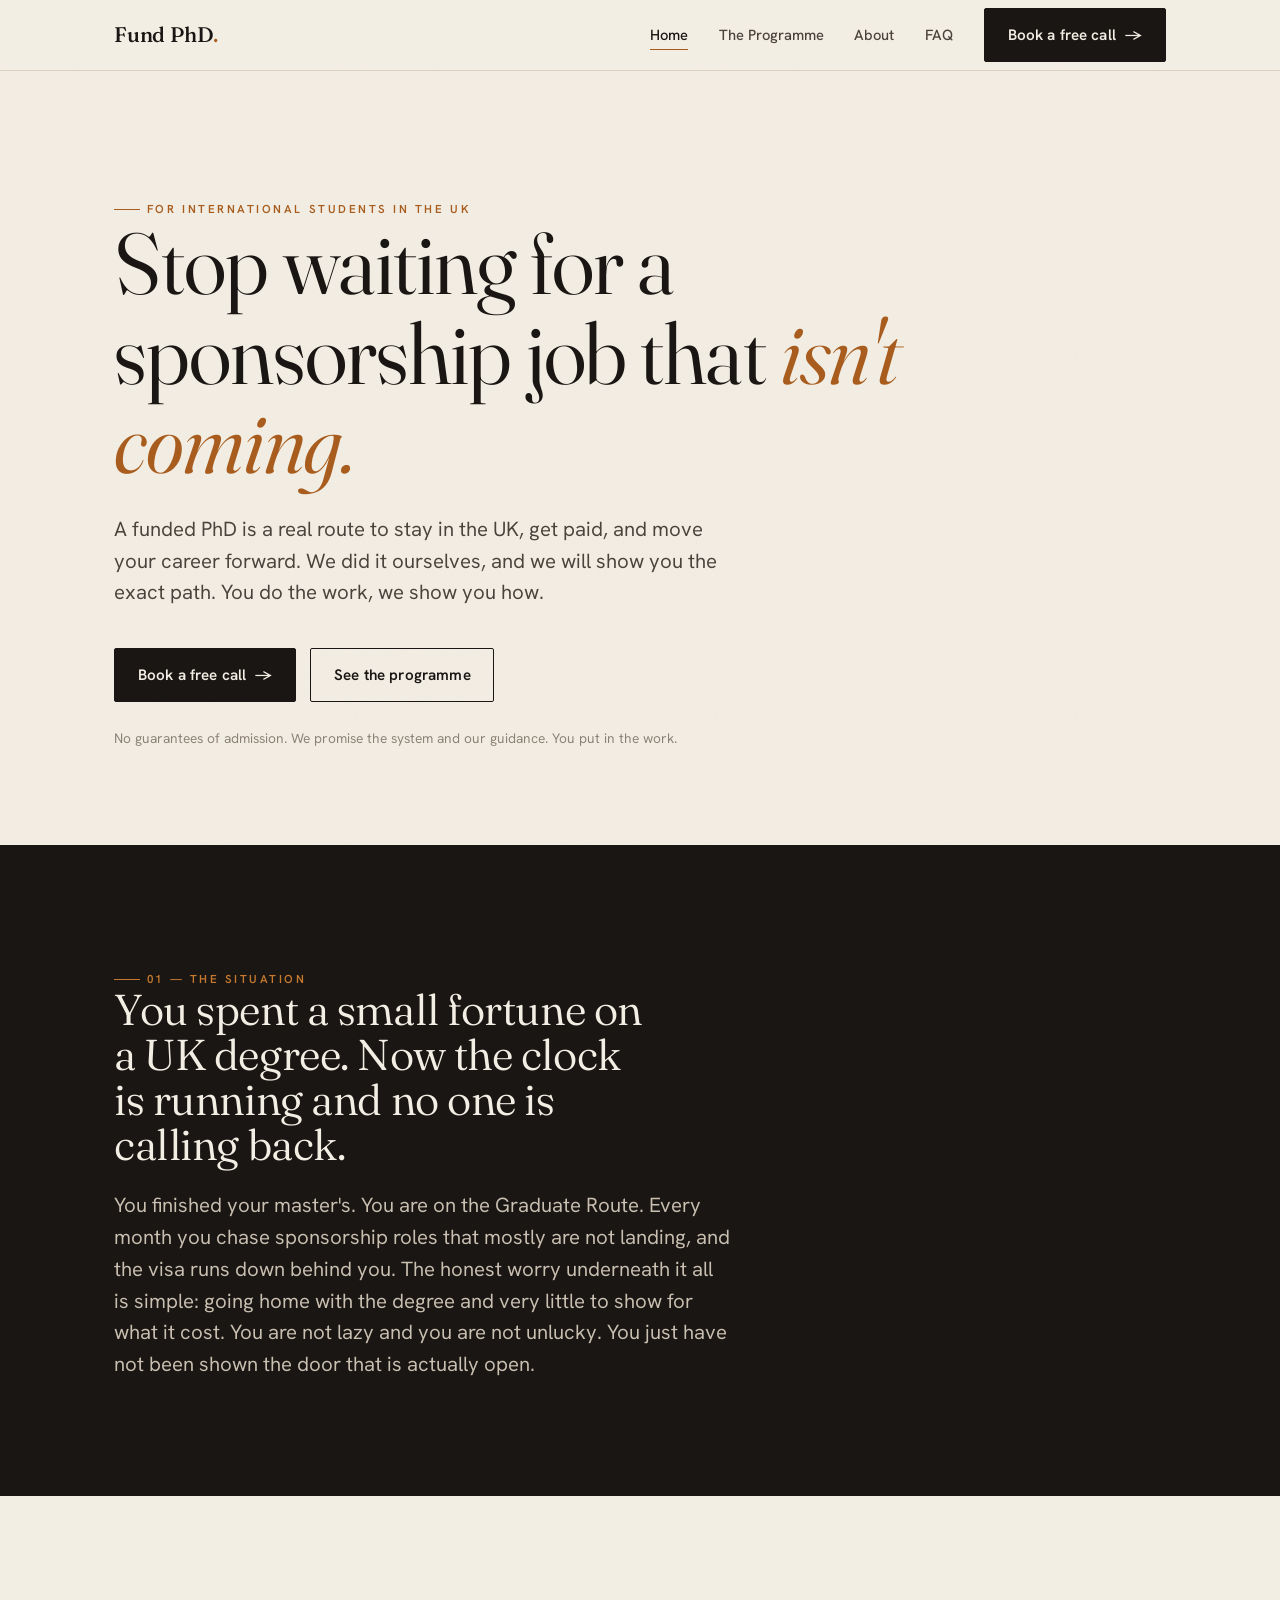
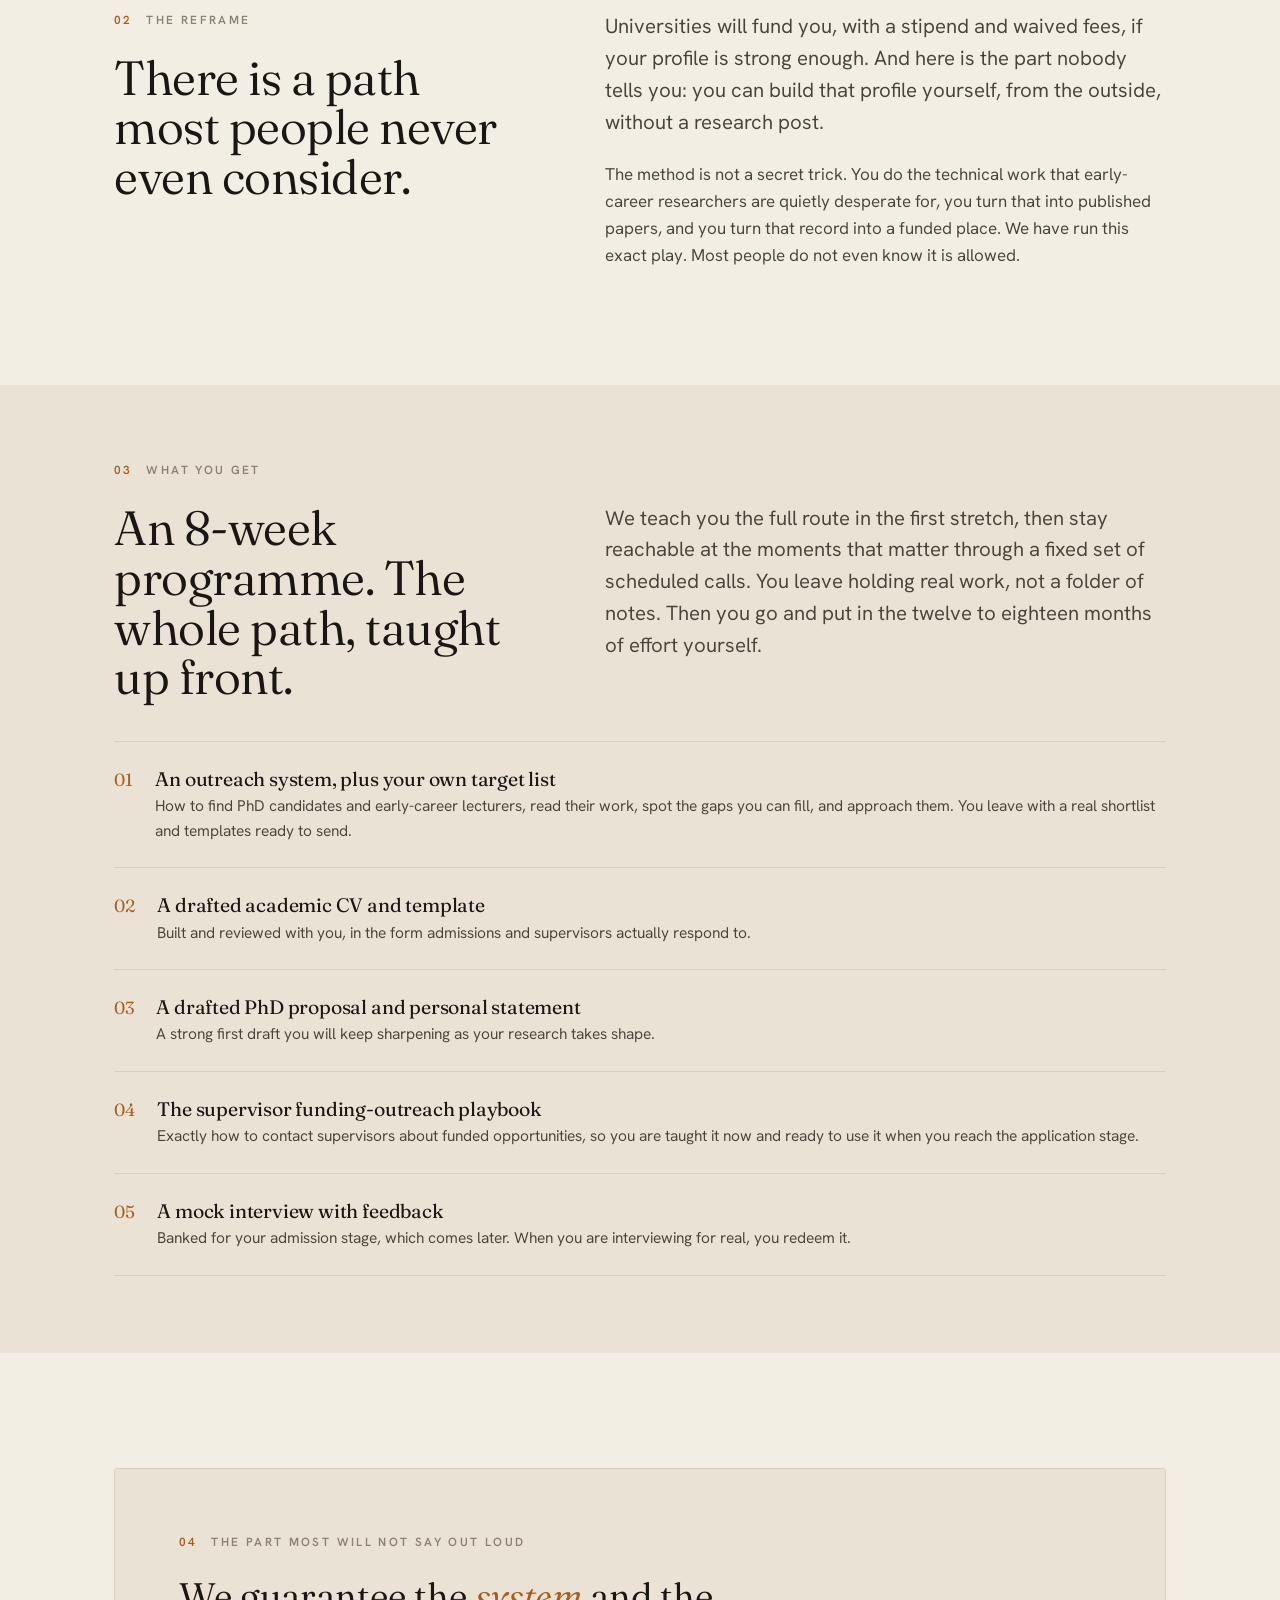
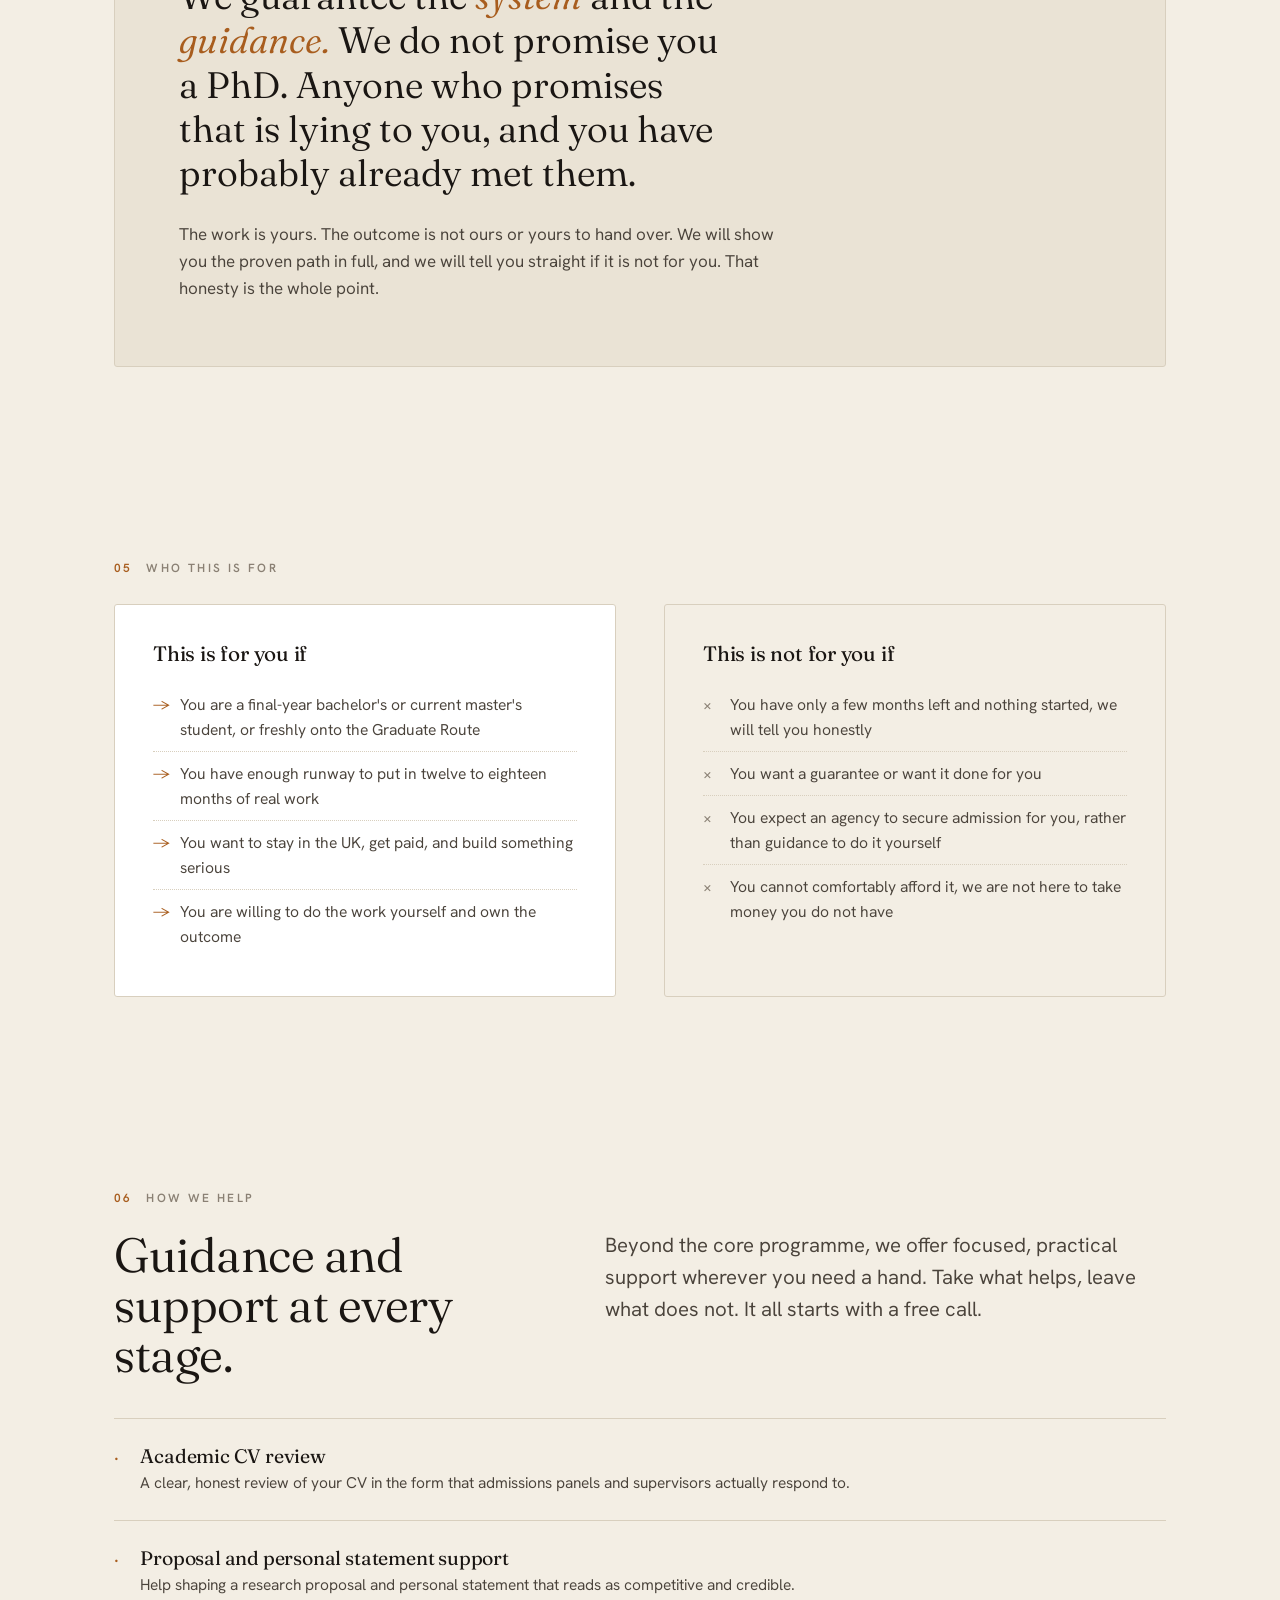
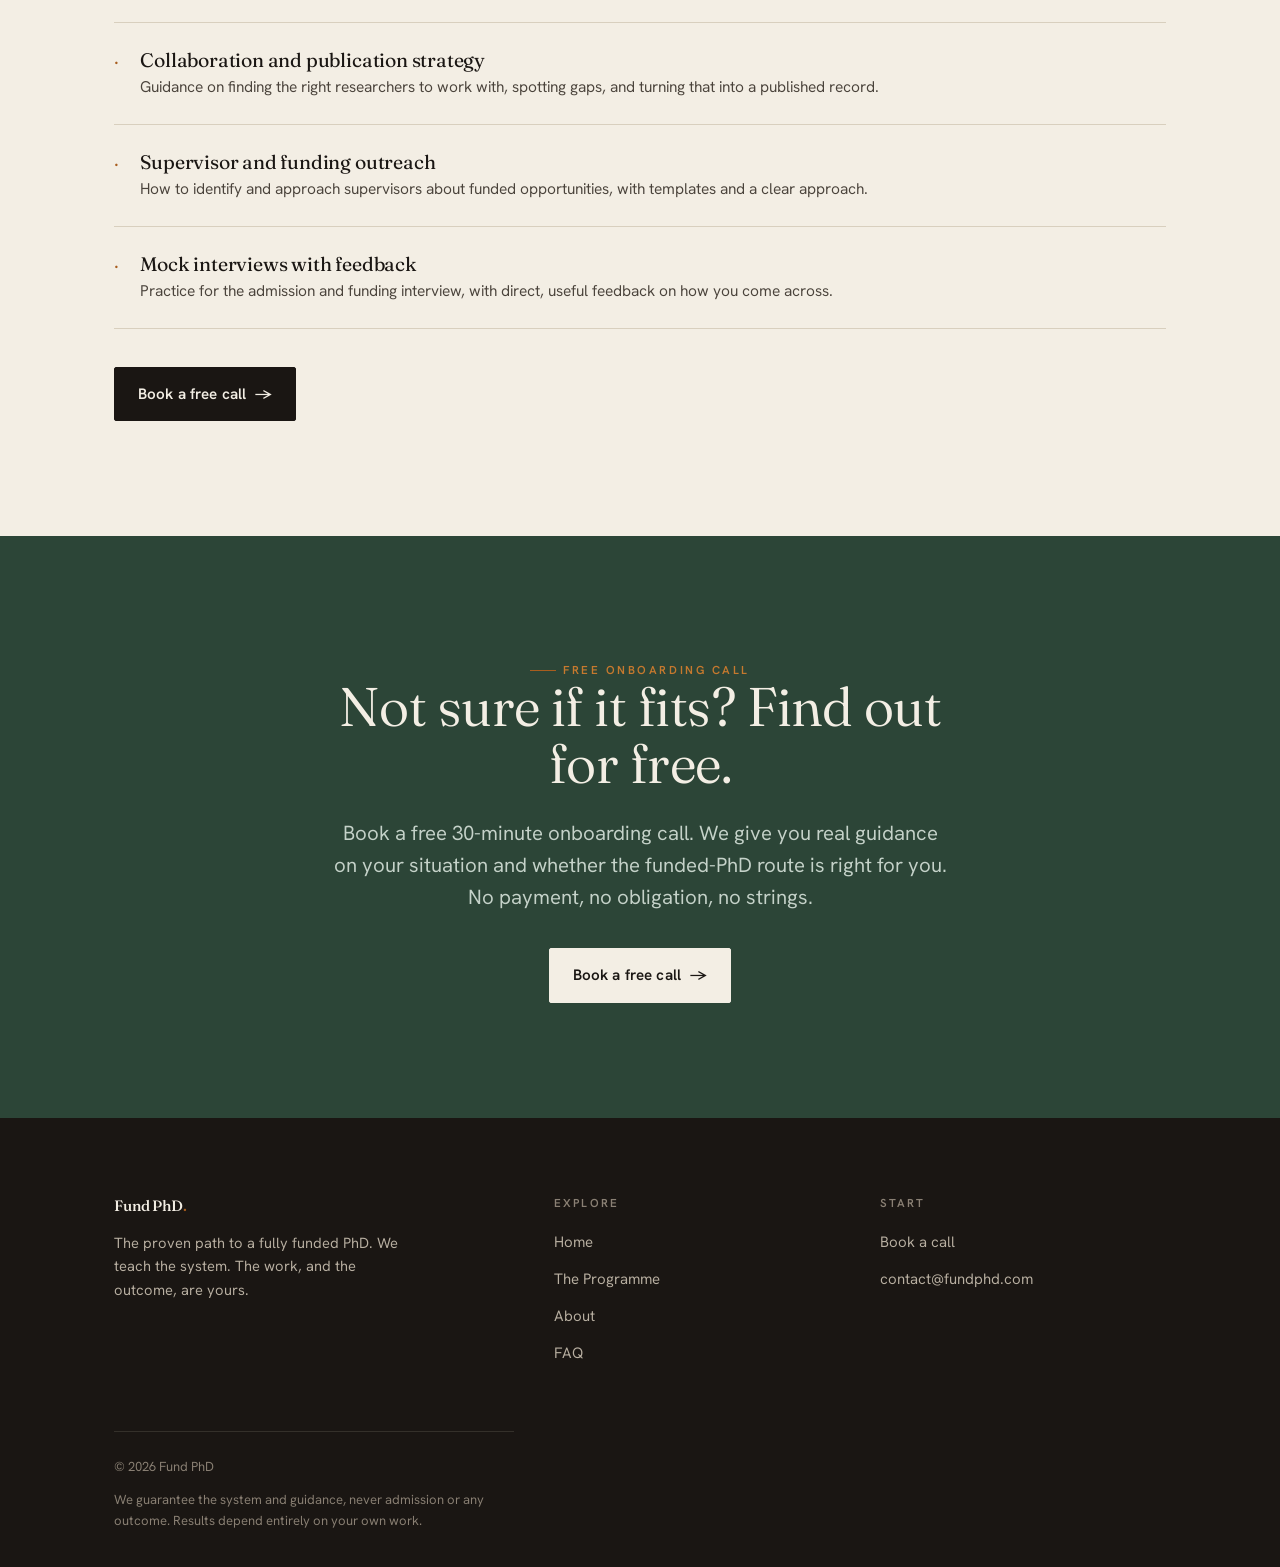
==== commit b383973c: "Add files via upload setup" ====
--- a/index.html
+++ b/index.html
@@ -22,7 +22,7 @@
       <li><a href="programme.html" data-page="programme.html">The Programme</a></li>
       <li><a href="about.html" data-page="about.html">About</a></li>
       <li><a href="faq.html" data-page="faq.html">FAQ</a></li>
-      <li><a href="book.html" class="btn">Book a call <span class="arw">→</span></a></li>
+      <li><a href="book.html" class="btn">Book a free call <span class="arw">→</span></a></li>
     </ul>
   </div>
 </header>
@@ -112,6 +112,7 @@
         <ul>
           <li>You have only a few months left and nothing started, we will tell you honestly</li>
           <li>You want a guarantee or want it done for you</li>
+          <li>You expect an agency to secure admission for you, rather than guidance to do it yourself</li>
           <li>You cannot comfortably afford it, we are not here to take money you do not have</li>
         </ul>
       </div>
@@ -119,13 +120,22 @@
   </div>
 </section>
 
-<!-- PRICE -->
+<!-- SERVICES -->
 <section class="pad">
-  <div class="wrap price-wrap reveal">
-    <span class="sec-label" style="display:block;text-align:center"><span class="num">06</span> The investment</span>
-    <div class="price-num">£3,000<small>from</small></div>
-    <p class="price-vs">Set against a fully funded PhD worth more than £100,000 in stipend and waived fees alone, before the doors it opens in the UK and beyond. It is a launch price, and it rises as we document the people we have helped.</p>
-    <div style="margin-top:2rem"><a href="book.html" class="btn">Book a free call <span class="arw">→</span></a></div>
+  <div class="wrap">
+    <span class="sec-label reveal"><span class="num">06</span> How we help</span>
+    <div class="grid2" style="margin-bottom:2.4rem">
+      <h2 class="reveal">Guidance and support at every stage.</h2>
+      <p class="lead reveal d1">Beyond the core programme, we offer focused, practical support wherever you need a hand. Take what helps, leave what does not. It all starts with a free call.</p>
+    </div>
+    <ul class="deliv reveal d1">
+      <li><span class="n">·</span><div><h4>Academic CV review</h4><p>A clear, honest review of your CV in the form that admissions panels and supervisors actually respond to.</p></div></li>
+      <li><span class="n">·</span><div><h4>Proposal and personal statement support</h4><p>Help shaping a research proposal and personal statement that reads as competitive and credible.</p></div></li>
+      <li><span class="n">·</span><div><h4>Collaboration and publication strategy</h4><p>Guidance on finding the right researchers to work with, spotting gaps, and turning that into a published record.</p></div></li>
+      <li><span class="n">·</span><div><h4>Supervisor and funding outreach</h4><p>How to identify and approach supervisors about funded opportunities, with templates and a clear approach.</p></div></li>
+      <li><span class="n">·</span><div><h4>Mock interviews with feedback</h4><p>Practice for the admission and funding interview, with direct, useful feedback on how you come across.</p></div></li>
+    </ul>
+    <div style="margin-top:2.4rem" class="reveal d1"><a href="book.html" class="btn">Book a free call <span class="arw">→</span></a></div>
   </div>
 </section>
 
@@ -172,6 +182,13 @@
 </footer>
 
 <script>document.getElementById('yr').textContent=new Date().getFullYear();</script>
+<div class="callpop" id="callpop">
+  <button class="close" aria-label="Close">&times;</button>
+  <span class="pk">Free 30-min counselling call</span>
+  <h4>See if the funded-PhD route is right for you.</h4>
+  <p>No payment, no obligation. We get to know your situation and decide together if it is a fit.</p>
+  <a href="book.html" class="btn">Book a free call <span class="arw">&rarr;</span></a>
+</div>
 <script src="main.js"></script>
 </body>
 </html>
--- a/styles.css
+++ b/styles.css
@@ -415,3 +415,26 @@
   .founder-card { grid-template-columns: 64px 1fr; }
   .founder-card .avatar { width: 64px; height: 64px; }
 }
+
+/* ---------- floating book-a-call popup ---------- */
+.callpop{
+  position:fixed; right:22px; bottom:22px; z-index:120;
+  width:min(330px, calc(100vw - 36px));
+  background:#fff; border:1px solid var(--line); border-radius:10px;
+  box-shadow:0 22px 50px -20px rgba(26,22,19,.45);
+  padding:20px 20px 18px; transform:translateY(140%); opacity:0;
+  transition:transform .55s cubic-bezier(.2,.8,.2,1), opacity .55s ease;
+}
+.callpop.in{ transform:translateY(0); opacity:1; }
+.callpop .close{
+  position:absolute; top:9px; right:11px; width:24px; height:24px;
+  border:none; background:none; cursor:pointer; color:var(--ink-faint);
+  font-size:20px; line-height:1; border-radius:50%;
+}
+.callpop .close:hover{ color:var(--ink); background:var(--paper-deep); }
+.callpop .pk{ font-size:.66rem; font-weight:600; letter-spacing:.18em; text-transform:uppercase; color:var(--accent); display:block; margin-bottom:.5rem; }
+.callpop h4{ font-family:"Fraunces",serif; font-size:1.18rem; font-weight:420; line-height:1.15; margin-bottom:.5rem; }
+.callpop p{ font-size:.88rem; color:var(--ink-soft); line-height:1.5; margin-bottom:1rem; }
+.callpop .btn{ width:100%; justify-content:center; padding:.78em 1em; font-size:.9rem; }
+@media (max-width:520px){ .callpop{ right:12px; left:12px; bottom:12px; width:auto; } }
+@media (prefers-reduced-motion:reduce){ .callpop{ transition:none; } }
